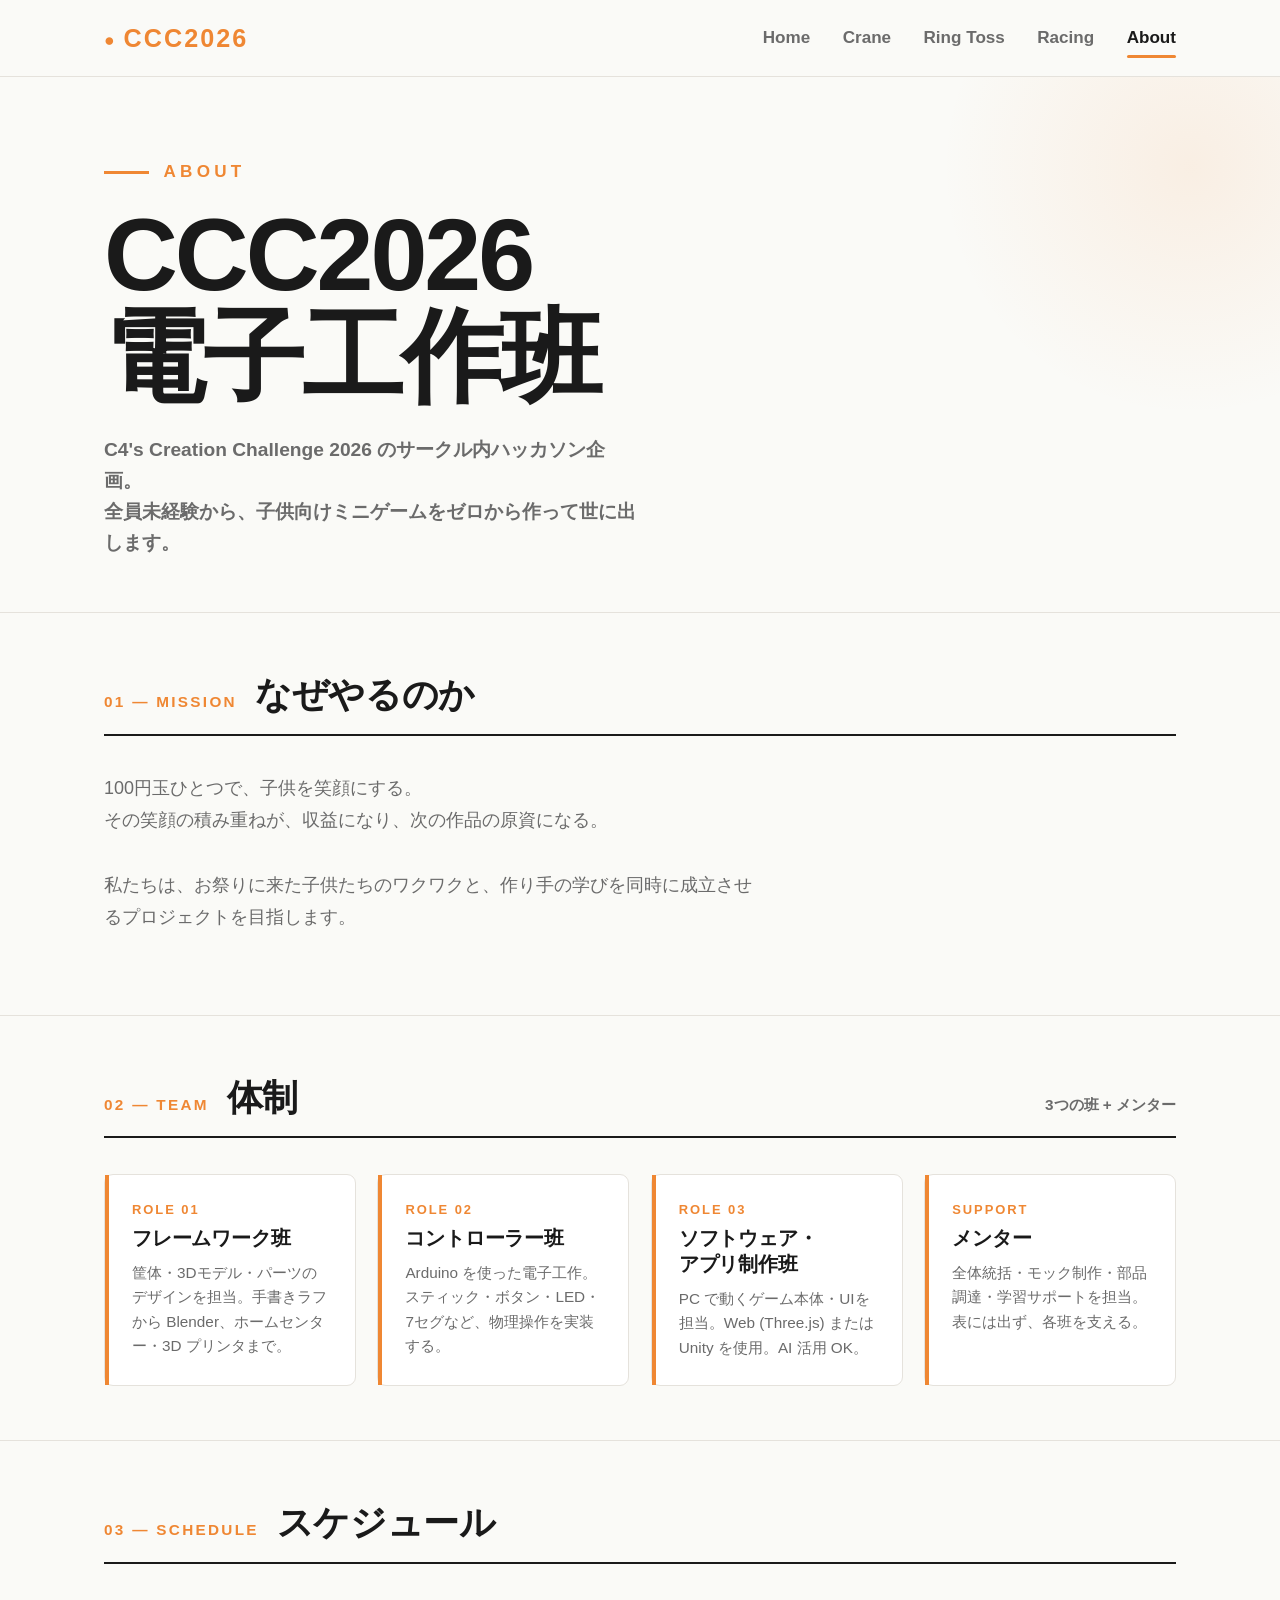
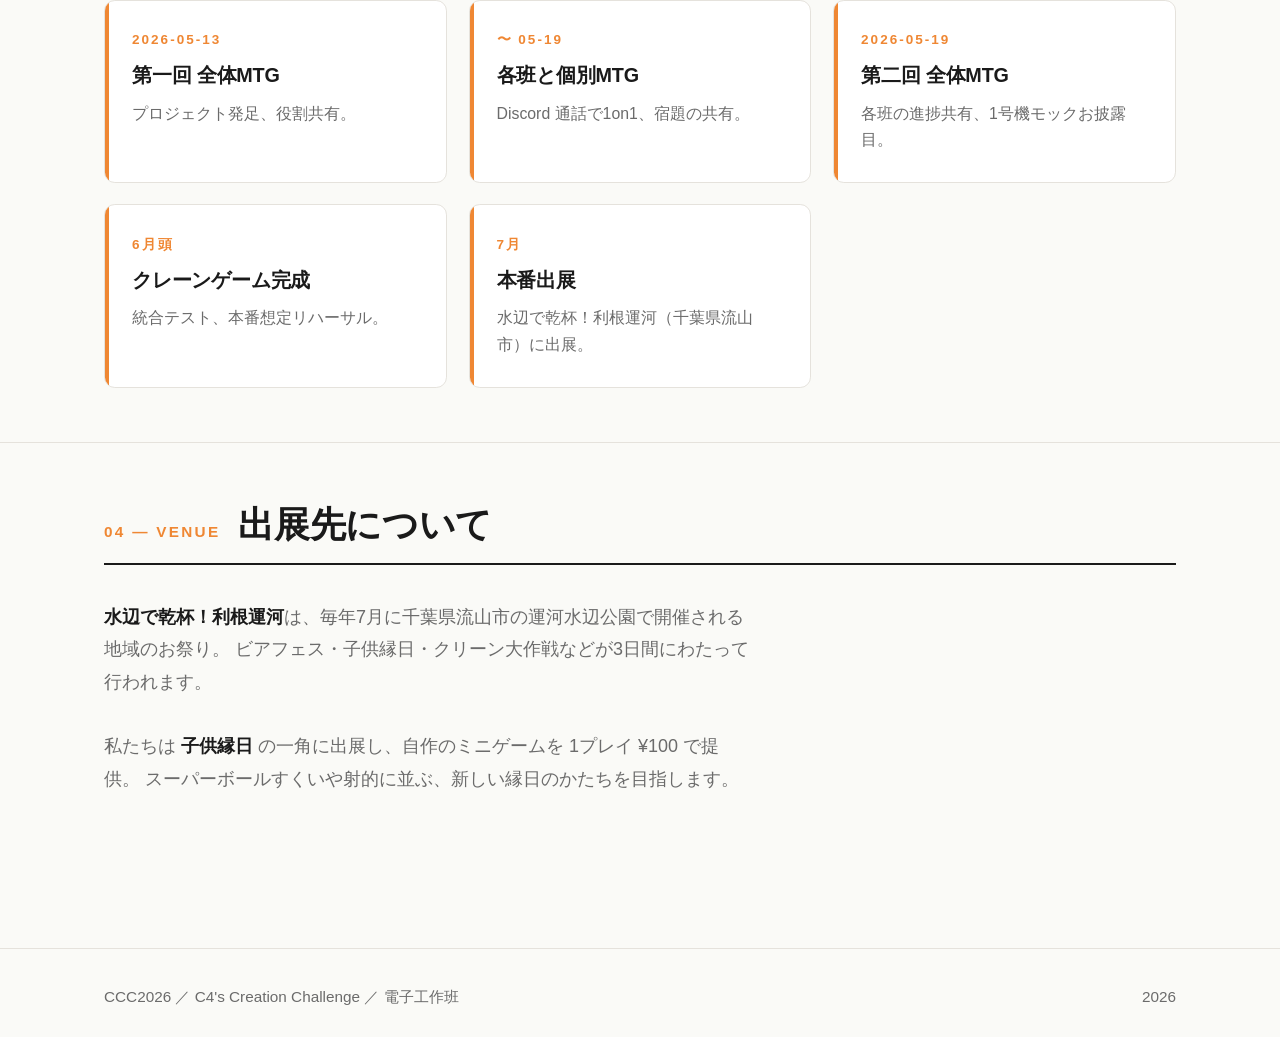
==== about.html @ 4788e628 "Initial release: CCC2026 電子工作班 site (Home, Crane, Ring Toss, Racing, About)" ====
<!DOCTYPE html>
<html lang="ja">
<head>
<meta charset="UTF-8">
<meta name="viewport" content="width=device-width, initial-scale=1, maximum-scale=1, user-scalable=no, viewport-fit=cover">
<title>About — CCC2026 電子工作班</title>
<link rel="icon" href="/assets/favicon.svg" type="image/svg+xml">
<link rel="stylesheet" href="/assets/style.css">
<meta name="description" content="CCC2026（C4's Creation Challenge 2026）電子工作班について。">
<meta name="theme-color" content="#EF8733">
</head>
<body>

<header class="site-header">
  <div class="container">
    <a class="logo" href="/">CCC2026</a>
    <nav class="nav">
      <a href="/">Home</a>
      <a href="/cranegame">Crane</a>
      <a href="/ringtoss">Ring Toss</a>
      <a href="/racing">Racing</a>
      <a href="/about" class="active">About</a>
    </nav>
  </div>
</header>

<main>
  <section class="hero">
    <div class="container">
      <div class="label">ABOUT</div>
      <h1>CCC2026<br>電子工作班</h1>
      <p class="tagline">
        C4's Creation Challenge 2026 のサークル内ハッカソン企画。<br>
        全員未経験から、子供向けミニゲームをゼロから作って世に出します。
      </p>
    </div>
  </section>

  <section class="section">
    <div class="container">
      <div class="section-title">
        <div class="num">01 — MISSION</div>
        <h2>なぜやるのか</h2>
      </div>
      <p class="lead">
        100円玉ひとつで、子供を笑顔にする。<br>
        その笑顔の積み重ねが、収益になり、次の作品の原資になる。<br><br>
        私たちは、お祭りに来た子供たちのワクワクと、作り手の学びを同時に成立させるプロジェクトを目指します。
      </p>
    </div>
  </section>

  <section class="section">
    <div class="container">
      <div class="section-title">
        <div class="num">02 — TEAM</div>
        <h2>体制</h2>
        <div class="sub">3つの班 + メンター</div>
      </div>
      <div class="roles-grid">
        <div class="role-card">
          <div class="label">ROLE 01</div>
          <h4>フレームワーク班</h4>
          <div class="body">筐体・3Dモデル・パーツのデザインを担当。手書きラフから Blender、ホームセンター・3D プリンタまで。</div>
        </div>
        <div class="role-card">
          <div class="label">ROLE 02</div>
          <h4>コントローラー班</h4>
          <div class="body">Arduino を使った電子工作。スティック・ボタン・LED・7セグなど、物理操作を実装する。</div>
        </div>
        <div class="role-card">
          <div class="label">ROLE 03</div>
          <h4>ソフトウェア・<br>アプリ制作班</h4>
          <div class="body">PC で動くゲーム本体・UIを担当。Web (Three.js) または Unity を使用。AI 活用 OK。</div>
        </div>
        <div class="role-card">
          <div class="label">SUPPORT</div>
          <h4>メンター</h4>
          <div class="body">全体統括・モック制作・部品調達・学習サポートを担当。表には出ず、各班を支える。</div>
        </div>
      </div>
    </div>
  </section>

  <section class="section">
    <div class="container">
      <div class="section-title">
        <div class="num">03 — SCHEDULE</div>
        <h2>スケジュール</h2>
      </div>
      <div class="spec-grid">
        <div class="spec-card">
          <div class="label">2026-05-13</div>
          <h4>第一回 全体MTG</h4>
          <div class="body">プロジェクト発足、役割共有。</div>
        </div>
        <div class="spec-card">
          <div class="label">〜 05-19</div>
          <h4>各班と個別MTG</h4>
          <div class="body">Discord 通話で1on1、宿題の共有。</div>
        </div>
        <div class="spec-card">
          <div class="label">2026-05-19</div>
          <h4>第二回 全体MTG</h4>
          <div class="body">各班の進捗共有、1号機モックお披露目。</div>
        </div>
        <div class="spec-card">
          <div class="label">6月頭</div>
          <h4>クレーンゲーム完成</h4>
          <div class="body">統合テスト、本番想定リハーサル。</div>
        </div>
        <div class="spec-card">
          <div class="label">7月</div>
          <h4>本番出展</h4>
          <div class="body">水辺で乾杯！利根運河（千葉県流山市）に出展。</div>
        </div>
      </div>
    </div>
  </section>

  <section class="section">
    <div class="container">
      <div class="section-title">
        <div class="num">04 — VENUE</div>
        <h2>出展先について</h2>
      </div>
      <p class="lead">
        <strong>水辺で乾杯！利根運河</strong>は、毎年7月に千葉県流山市の運河水辺公園で開催される地域のお祭り。
        ビアフェス・子供縁日・クリーン大作戦などが3日間にわたって行われます。<br><br>
        私たちは <strong>子供縁日</strong> の一角に出展し、自作のミニゲームを 1プレイ ¥100 で提供。
        スーパーボールすくいや射的に並ぶ、新しい縁日のかたちを目指します。
      </p>
    </div>
  </section>
</main>

<footer class="site-footer">
  <div class="container">
    <div>CCC2026 ／ C4's Creation Challenge ／ 電子工作班</div>
    <div>2026</div>
  </div>
</footer>

</body>
</html>
---- assets/style.css ----
/* =========================================
   CCC2026 電子工作班 – Shared Styles
   ========================================= */

:root {
  --accent: #EF8733;
  --accent-soft: rgba(239, 135, 51, 0.12);
  --accent-deep: #d96f1a;
  --ink: #1a1a1a;
  --sub: #6b6b6b;
  --bg: #fafaf7;
  --line: #e5e2dc;
  --card-bg: #ffffff;
}

* { margin: 0; padding: 0; box-sizing: border-box; }

html { font-size: 18px; scroll-behavior: smooth; }

body {
  font-family: "Hiragino Kaku Gothic ProN", "Yu Gothic", "Noto Sans JP", sans-serif;
  color: var(--ink);
  background: var(--bg);
  -webkit-font-smoothing: antialiased;
  line-height: 1.6;
}

a { color: inherit; text-decoration: none; }
strong { font-weight: 800; color: var(--ink); }

/* ============== Layout ============== */
.container {
  max-width: 1200px;
  margin: 0 auto;
  padding: 0 5vw;
}

/* ============== Header / Nav ============== */
.site-header {
  position: sticky;
  top: 0;
  background: rgba(250, 250, 247, 0.92);
  backdrop-filter: blur(10px);
  -webkit-backdrop-filter: blur(10px);
  border-bottom: 1px solid var(--line);
  z-index: 50;
}

.site-header .container {
  display: flex;
  align-items: center;
  justify-content: space-between;
  padding-top: 1rem;
  padding-bottom: 1rem;
}

.logo {
  font-weight: 900;
  font-size: 1.4rem;
  letter-spacing: 0.08em;
  color: var(--accent);
}

.logo::before {
  content: "● ";
  font-size: 0.7em;
  vertical-align: middle;
}

.nav {
  display: flex;
  gap: 1.8rem;
}

.nav a {
  font-size: 0.95rem;
  font-weight: 700;
  color: var(--sub);
  transition: color 0.2s;
  position: relative;
}

.nav a:hover { color: var(--ink); }

.nav a.active {
  color: var(--ink);
}
.nav a.active::after {
  content: "";
  position: absolute;
  bottom: -0.35rem;
  left: 0; right: 0;
  height: 3px;
  background: var(--accent);
  border-radius: 2px;
}

/* ============== Hero ============== */
.hero {
  padding: 9vh 0 6vh;
  position: relative;
  overflow: hidden;
}

.hero::before {
  content: "";
  position: absolute;
  top: -20vh; right: -20vh;
  width: 60vh; height: 60vh;
  background: radial-gradient(circle, var(--accent) 0%, transparent 65%);
  opacity: 0.10;
  pointer-events: none;
  z-index: -1;
}

.hero .label {
  font-size: 0.95rem;
  font-weight: 800;
  color: var(--accent);
  letter-spacing: 0.25em;
  margin-bottom: 1rem;
}
.hero .label::before {
  content: "";
  display: inline-block;
  width: 2.5rem; height: 3px;
  background: var(--accent);
  margin-right: 0.8rem;
  vertical-align: middle;
}

.hero h1 {
  font-size: clamp(2.8rem, 8vw, 7rem);
  font-weight: 900;
  line-height: 1.0;
  letter-spacing: -0.03em;
  margin-bottom: 1.5rem;
}

.hero .tagline {
  font-size: clamp(1.05rem, 1.5vw, 1.5rem);
  color: var(--sub);
  font-weight: 600;
  line-height: 1.6;
  max-width: 50ch;
}

.hero-with-art {
  display: grid;
  grid-template-columns: 1.3fr 1fr;
  gap: 4vw;
  align-items: center;
}

@media (max-width: 720px) {
  .hero-with-art { grid-template-columns: 1fr; }
}

/* ============== Section ============== */
.section {
  padding: 6vh 0;
  border-top: 1px solid var(--line);
}

.section-title {
  display: flex;
  align-items: baseline;
  gap: 1rem;
  margin-bottom: 4vh;
  padding-bottom: 1vh;
  border-bottom: 2px solid var(--ink);
  flex-wrap: wrap;
}

.section-title .num {
  font-size: 0.85rem;
  font-weight: 900;
  color: var(--accent);
  letter-spacing: 0.15em;
}

.section-title h2 {
  font-size: clamp(1.6rem, 2.8vw, 2.4rem);
  font-weight: 900;
  letter-spacing: -0.01em;
}

.section-title .sub {
  margin-left: auto;
  color: var(--sub);
  font-size: 0.85rem;
  font-weight: 600;
}

.section .lead {
  font-size: clamp(1rem, 1.2vw, 1.2rem);
  color: var(--sub);
  line-height: 1.8;
  max-width: 65ch;
  margin-bottom: 3vh;
}

/* ============== Game Cards (Home) ============== */
.games-grid {
  display: grid;
  grid-template-columns: repeat(auto-fit, minmax(280px, 1fr));
  gap: 1.6rem;
}

.game-card {
  background: var(--card-bg);
  border: 1.5px solid var(--line);
  border-radius: 0.8rem;
  padding: 2.5rem 2rem;
  display: flex;
  flex-direction: column;
  gap: 0.6rem;
  position: relative;
  overflow: hidden;
  transition: transform 0.2s, border-color 0.2s, box-shadow 0.2s;
  min-height: 280px;
}

.game-card:hover {
  transform: translateY(-4px);
  border-color: var(--accent);
  box-shadow: 0 12px 28px rgba(239, 135, 51, 0.14);
}

.game-card.featured {
  background: var(--ink);
  color: white;
  border-color: var(--ink);
}

.game-card.featured::before {
  content: "";
  position: absolute;
  top: -30%; right: -30%;
  width: 60%; height: 60%;
  background: radial-gradient(circle, var(--accent) 0%, transparent 70%);
  opacity: 0.4;
  pointer-events: none;
}

.game-card .num {
  font-size: 0.78rem;
  font-weight: 800;
  color: var(--accent);
  letter-spacing: 0.18em;
  z-index: 1;
}

.game-card h3 {
  font-size: 1.7rem;
  font-weight: 900;
  line-height: 1.1;
  letter-spacing: -0.02em;
  z-index: 1;
}

.game-card .desc {
  font-size: 0.92rem;
  color: var(--sub);
  line-height: 1.6;
  z-index: 1;
}

.game-card.featured .desc { color: rgba(255,255,255,0.78); }

.game-card .status {
  margin-top: auto;
  padding-top: 1rem;
  font-size: 0.75rem;
  font-weight: 800;
  letter-spacing: 0.15em;
  color: var(--sub);
  z-index: 1;
}

.game-card .status.active { color: var(--accent); }

.game-card .link {
  margin-top: 0.6rem;
  font-size: 0.9rem;
  font-weight: 800;
  color: var(--accent);
  z-index: 1;
}
.game-card .link::after { content: " →"; }
.game-card.featured .link { color: white; }

/* ============== Spec Cards ============== */
.spec-grid {
  display: grid;
  grid-template-columns: repeat(auto-fit, minmax(260px, 1fr));
  gap: 1.2rem;
}

.spec-card {
  background: var(--card-bg);
  border: 1.5px solid var(--line);
  border-radius: 0.6rem;
  padding: 1.6rem 1.5rem;
  display: flex;
  flex-direction: column;
  gap: 0.5rem;
  position: relative;
  overflow: hidden;
}

.spec-card::before {
  content: "";
  position: absolute;
  top: 0; left: 0;
  width: 4px; height: 100%;
  background: var(--accent);
}

.spec-card .label {
  font-size: 0.75rem;
  font-weight: 800;
  color: var(--accent);
  letter-spacing: 0.15em;
}

.spec-card h4 {
  font-size: 1.1rem;
  font-weight: 900;
  letter-spacing: -0.01em;
}

.spec-card .body {
  font-size: 0.88rem;
  line-height: 1.65;
  color: var(--sub);
}

.spec-card .body ul {
  list-style: none;
  padding: 0;
}

.spec-card .body ul li {
  padding-left: 1em;
  position: relative;
  margin-bottom: 0.2em;
}

.spec-card .body ul li::before {
  content: "—";
  position: absolute;
  left: 0;
  color: var(--accent);
  font-weight: 800;
}

/* ============== Task Board (Lego-style STEPs) ============== */
.task-board {
  display: flex;
  flex-direction: column;
  gap: 1rem;
}

.task-step {
  display: grid;
  grid-template-columns: auto 1fr;
  gap: 1.5rem;
  align-items: start;
  background: var(--card-bg);
  border: 1.5px solid var(--line);
  border-radius: 0.6rem;
  padding: 1.4rem 1.8rem;
  position: relative;
}

.task-step .step-num {
  font-size: 2.3rem;
  font-weight: 900;
  color: var(--accent);
  line-height: 0.85;
  letter-spacing: -0.04em;
  min-width: 3rem;
}

.task-step .step-content {
  display: flex;
  flex-direction: column;
  gap: 0.3rem;
}

.task-step h4 {
  font-size: 1.15rem;
  font-weight: 900;
  letter-spacing: -0.01em;
}

.task-step .meta {
  display: flex;
  gap: 0.5rem;
  margin-top: 0.2rem;
  flex-wrap: wrap;
}

.task-step .badge {
  display: inline-block;
  padding: 0.2rem 0.6rem;
  background: var(--accent-soft);
  color: var(--accent-deep);
  font-size: 0.72rem;
  font-weight: 800;
  border-radius: 0.3rem;
  letter-spacing: 0.05em;
}

.task-step .badge.ink {
  background: var(--ink);
  color: white;
}

.task-step .body {
  font-size: 0.9rem;
  line-height: 1.6;
  color: var(--sub);
  margin-top: 0.2rem;
}

.task-step .body ul {
  padding-left: 1.2em;
  margin-top: 0.3rem;
}

.task-step .body li {
  margin-bottom: 0.2rem;
}

/* ============== Roles grid ============== */
.roles-grid {
  display: grid;
  grid-template-columns: repeat(auto-fit, minmax(220px, 1fr));
  gap: 1.2rem;
}

.role-card {
  background: var(--card-bg);
  border: 1.5px solid var(--line);
  border-radius: 0.5rem;
  padding: 1.4rem 1.5rem;
  position: relative;
}

.role-card::before {
  content: "";
  position: absolute;
  top: 0; left: 0;
  width: 4px; height: 100%;
  background: var(--accent);
}

.role-card .label {
  font-size: 0.72rem;
  font-weight: 800;
  color: var(--accent);
  letter-spacing: 0.15em;
}

.role-card h4 {
  font-size: 1.1rem;
  font-weight: 900;
  margin: 0.3rem 0 0.5rem;
  letter-spacing: -0.01em;
  line-height: 1.3;
}

.role-card .body {
  font-size: 0.85rem;
  color: var(--sub);
  line-height: 1.6;
}

/* ============== CTA / Pill ============== */
.cta {
  display: inline-block;
  padding: 0.9rem 2rem;
  background: var(--ink);
  color: white;
  border-radius: 0.4rem;
  font-size: 1rem;
  font-weight: 800;
  margin-top: 1.5rem;
  transition: background 0.2s, transform 0.2s;
  letter-spacing: 0.02em;
}
.cta:hover { background: var(--accent); transform: translateY(-2px); }
.cta.accent { background: var(--accent); }
.cta.accent:hover { background: var(--accent-deep); }

.pill {
  display: inline-block;
  padding: 0.3rem 0.8rem;
  background: var(--ink);
  color: white;
  border-radius: 2rem;
  font-size: 0.8rem;
  font-weight: 700;
  letter-spacing: 0.05em;
  margin-right: 0.4rem;
}
.pill.accent { background: var(--accent); }

/* ============== Footer ============== */
.site-footer {
  margin-top: 8vh;
  padding: 4vh 0 3vh;
  border-top: 1px solid var(--line);
  color: var(--sub);
  font-size: 0.85rem;
}

.site-footer .container {
  display: flex;
  justify-content: space-between;
  align-items: center;
  flex-wrap: wrap;
  gap: 1rem;
}

/* ============== WIP placeholder ============== */
.wip {
  text-align: center;
  padding: 14vh 0 8vh;
}

.wip .label {
  font-size: 0.9rem;
  font-weight: 800;
  color: var(--accent);
  letter-spacing: 0.3em;
  margin-bottom: 1.5rem;
}

.wip h2 {
  font-size: clamp(2.5rem, 6vw, 4.5rem);
  font-weight: 900;
  color: var(--ink);
  letter-spacing: -0.03em;
  margin-bottom: 1.5rem;
  line-height: 1.05;
}

.wip p {
  font-size: 1.05rem;
  color: var(--sub);
  max-width: 50ch;
  margin: 0 auto;
  line-height: 1.7;
}

/* ============== Crane SVG visual ============== */
.crane-wrap {
  width: 100%;
  max-width: 360px;
  aspect-ratio: 1;
  position: relative;
  margin: 0 auto;
}
.crane-svg { width: 100%; height: 100%; display: block; }
.claw-group {
  transform-origin: 150px 60px;
  animation: bob 2.8s ease-in-out infinite;
}
@keyframes bob {
  0%, 100% { transform: translateY(0); }
  50% { transform: translateY(14px); }
}
.badge-100 {
  position: absolute;
  top: 6%;
  left: 0%;
  background: var(--accent);
  color: white;
  font-weight: 900;
  font-size: 0.95rem;
  padding: 0.4rem 0.8rem;
  border-radius: 999px;
  transform: rotate(-12deg);
  box-shadow: 0 6px 0 rgba(0,0,0,0.10);
}

/* ============== Responsive ============== */
@media (max-width: 720px) {
  html { font-size: 16px; }
  .nav { gap: 1rem; }
  .nav a { font-size: 0.82rem; }
  .hero { padding: 5vh 0 4vh; }
  .section { padding: 4vh 0; }
  .site-header .container { padding-top: 0.8rem; padding-bottom: 0.8rem; }
  .task-step { grid-template-columns: 1fr; gap: 0.5rem; padding: 1.2rem 1.4rem; }
  .task-step .step-num { font-size: 1.8rem; }
}
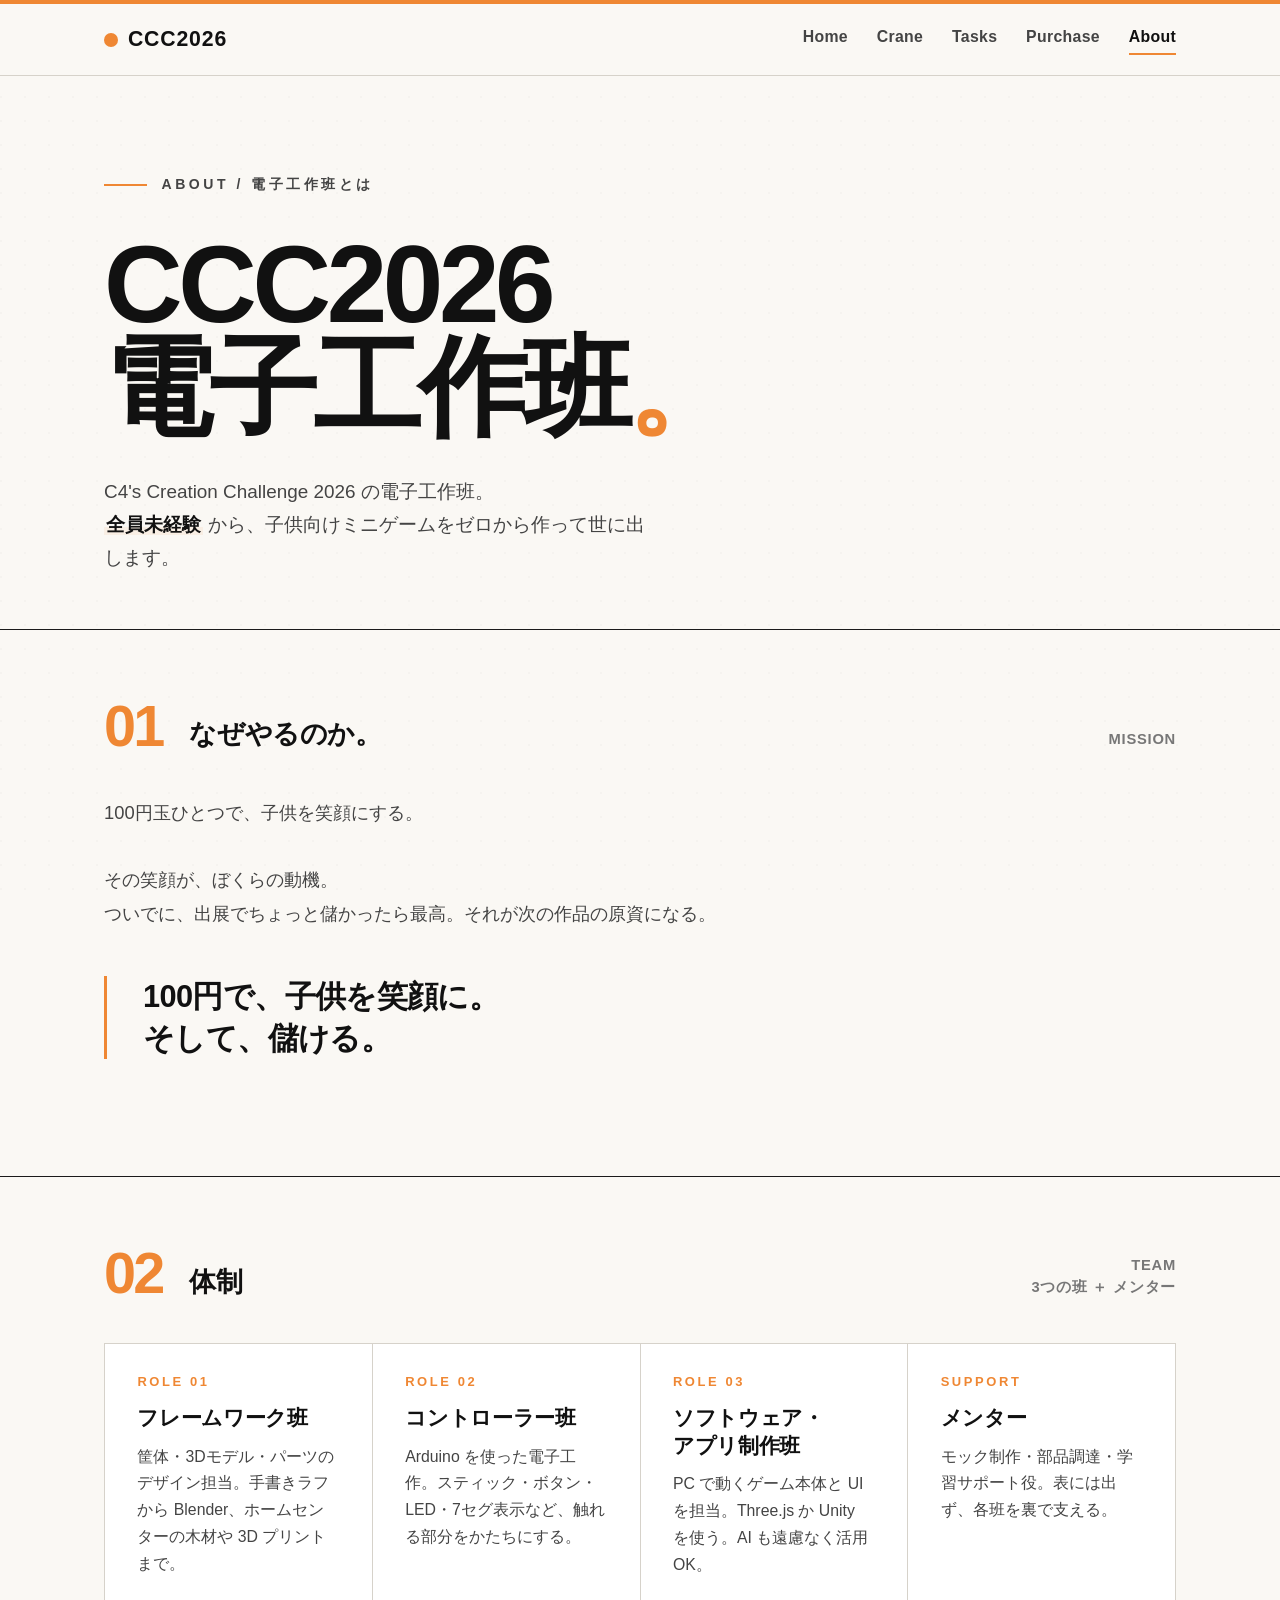
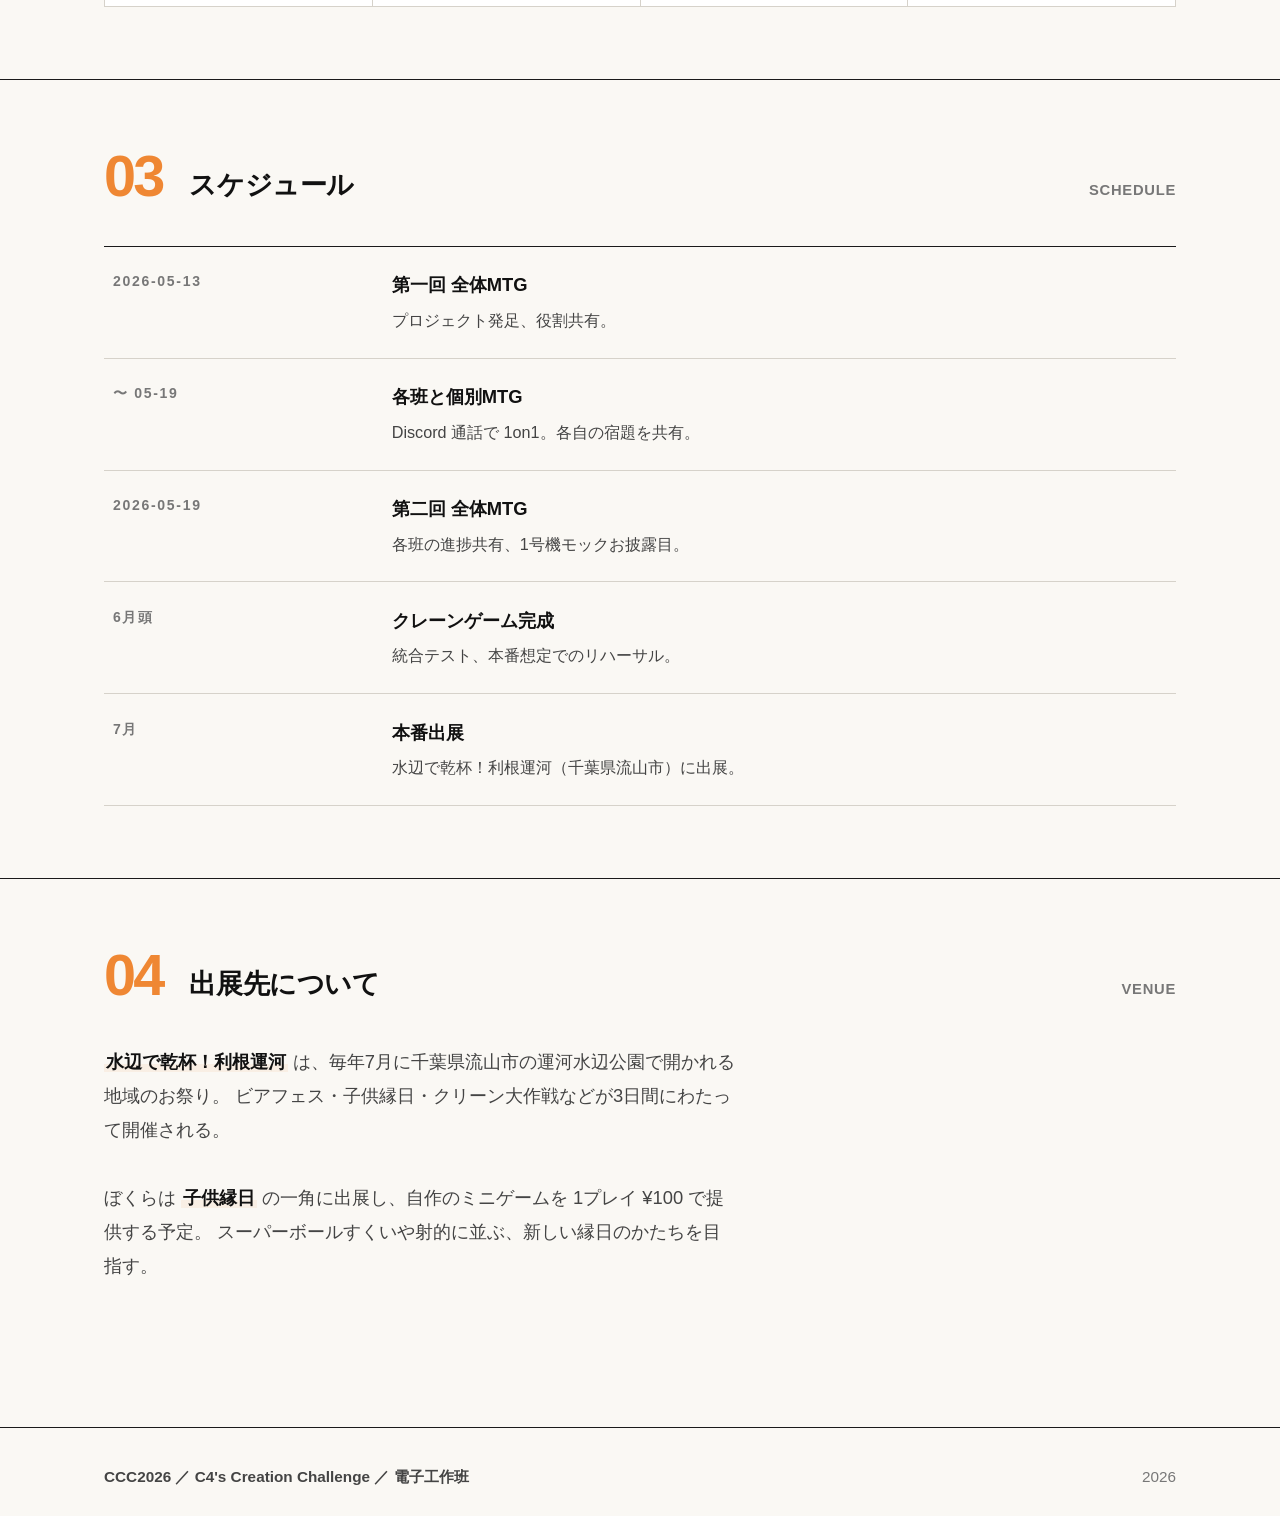
==== commit 9751dee0: "Editorial redesign + add Tasks & Purchase pages - Redesign CSS to editorial / magazine style (no car" ====
--- a/about.html
+++ b/about.html
@@ -10,15 +10,16 @@
 <meta name="theme-color" content="#EF8733">
 </head>
 <body>
+<div class="top-bar"></div>
 
 <header class="site-header">
   <div class="container">
-    <a class="logo" href="/">CCC2026</a>
+    <a class="logo" href="/"><span class="mark"></span><span>CCC2026</span></a>
     <nav class="nav">
       <a href="/">Home</a>
       <a href="/cranegame">Crane</a>
-      <a href="/ringtoss">Ring Toss</a>
-      <a href="/racing">Racing</a>
+      <a href="/tasks">Tasks</a>
+      <a href="/purchase">Purchase</a>
       <a href="/about" class="active">About</a>
     </nav>
   </div>
@@ -27,56 +28,59 @@
 <main>
   <section class="hero">
     <div class="container">
-      <div class="label">ABOUT</div>
-      <h1>CCC2026<br>電子工作班</h1>
-      <p class="tagline">
-        C4's Creation Challenge 2026 のサークル内ハッカソン企画。<br>
-        全員未経験から、子供向けミニゲームをゼロから作って世に出します。
+      <div class="issue">About / 電子工作班とは</div>
+      <h1>CCC2026<br>電子工作班<span class="accent">。</span></h1>
+      <p class="lead">
+        C4's Creation Challenge 2026 の電子工作班。<br>
+        <span class="mark">全員未経験</span> から、子供向けミニゲームをゼロから作って世に出します。
       </p>
     </div>
   </section>
 
   <section class="section">
     <div class="container">
-      <div class="section-title">
-        <div class="num">01 — MISSION</div>
-        <h2>なぜやるのか</h2>
+      <div class="section-header">
+        <div class="num">01</div>
+        <h2>なぜやるのか。</h2>
+        <div class="sub">MISSION</div>
       </div>
       <p class="lead">
-        100円玉ひとつで、子供を笑顔にする。<br>
-        その笑顔の積み重ねが、収益になり、次の作品の原資になる。<br><br>
-        私たちは、お祭りに来た子供たちのワクワクと、作り手の学びを同時に成立させるプロジェクトを目指します。
+        100円玉ひとつで、子供を笑顔にする。<br><br>
+        その笑顔が、ぼくらの動機。<br>
+        ついでに、出展でちょっと儲かったら最高。それが次の作品の原資になる。
       </p>
+      <div class="pullquote">100円で、子供を笑顔に。<br>そして、儲ける。</div>
     </div>
   </section>
 
   <section class="section">
     <div class="container">
-      <div class="section-title">
-        <div class="num">02 — TEAM</div>
+      <div class="section-header">
+        <div class="num">02</div>
         <h2>体制</h2>
-        <div class="sub">3つの班 + メンター</div>
+        <div class="sub">TEAM<br>3つの班 ＋ メンター</div>
       </div>
-      <div class="roles-grid">
-        <div class="role-card">
-          <div class="label">ROLE 01</div>
+
+      <div class="roles-list">
+        <div class="role-item">
+          <div class="num">ROLE 01</div>
           <h4>フレームワーク班</h4>
-          <div class="body">筐体・3Dモデル・パーツのデザインを担当。手書きラフから Blender、ホームセンター・3D プリンタまで。</div>
+          <p class="body">筐体・3Dモデル・パーツのデザイン担当。手書きラフから Blender、ホームセンターの木材や 3D プリントまで。</p>
         </div>
-        <div class="role-card">
-          <div class="label">ROLE 02</div>
+        <div class="role-item">
+          <div class="num">ROLE 02</div>
           <h4>コントローラー班</h4>
-          <div class="body">Arduino を使った電子工作。スティック・ボタン・LED・7セグなど、物理操作を実装する。</div>
+          <p class="body">Arduino を使った電子工作。スティック・ボタン・LED・7セグ表示など、触れる部分をかたちにする。</p>
         </div>
-        <div class="role-card">
-          <div class="label">ROLE 03</div>
+        <div class="role-item">
+          <div class="num">ROLE 03</div>
           <h4>ソフトウェア・<br>アプリ制作班</h4>
-          <div class="body">PC で動くゲーム本体・UIを担当。Web (Three.js) または Unity を使用。AI 活用 OK。</div>
+          <p class="body">PC で動くゲーム本体と UI を担当。Three.js か Unity を使う。AI も遠慮なく活用OK。</p>
         </div>
-        <div class="role-card">
-          <div class="label">SUPPORT</div>
+        <div class="role-item">
+          <div class="num">SUPPORT</div>
           <h4>メンター</h4>
-          <div class="body">全体統括・モック制作・部品調達・学習サポートを担当。表には出ず、各班を支える。</div>
+          <p class="body">モック制作・部品調達・学習サポート役。表には出ず、各班を裏で支える。</p>
         </div>
       </div>
     </div>
@@ -84,51 +88,48 @@
 
   <section class="section">
     <div class="container">
-      <div class="section-title">
-        <div class="num">03 — SCHEDULE</div>
+      <div class="section-header">
+        <div class="num">03</div>
         <h2>スケジュール</h2>
+        <div class="sub">SCHEDULE</div>
       </div>
-      <div class="spec-grid">
-        <div class="spec-card">
-          <div class="label">2026-05-13</div>
-          <h4>第一回 全体MTG</h4>
-          <div class="body">プロジェクト発足、役割共有。</div>
-        </div>
-        <div class="spec-card">
-          <div class="label">〜 05-19</div>
-          <h4>各班と個別MTG</h4>
-          <div class="body">Discord 通話で1on1、宿題の共有。</div>
-        </div>
-        <div class="spec-card">
-          <div class="label">2026-05-19</div>
-          <h4>第二回 全体MTG</h4>
-          <div class="body">各班の進捗共有、1号機モックお披露目。</div>
-        </div>
-        <div class="spec-card">
-          <div class="label">6月頭</div>
-          <h4>クレーンゲーム完成</h4>
-          <div class="body">統合テスト、本番想定リハーサル。</div>
-        </div>
-        <div class="spec-card">
-          <div class="label">7月</div>
-          <h4>本番出展</h4>
-          <div class="body">水辺で乾杯！利根運河（千葉県流山市）に出展。</div>
-        </div>
-      </div>
+      <table class="spec-table">
+        <tr>
+          <th>2026-05-13</th>
+          <td>第一回 全体MTG<div class="body">プロジェクト発足、役割共有。</div></td>
+        </tr>
+        <tr>
+          <th>〜 05-19</th>
+          <td>各班と個別MTG<div class="body">Discord 通話で 1on1。各自の宿題を共有。</div></td>
+        </tr>
+        <tr>
+          <th>2026-05-19</th>
+          <td>第二回 全体MTG<div class="body">各班の進捗共有、1号機モックお披露目。</div></td>
+        </tr>
+        <tr>
+          <th>6月頭</th>
+          <td>クレーンゲーム完成<div class="body">統合テスト、本番想定でのリハーサル。</div></td>
+        </tr>
+        <tr>
+          <th>7月</th>
+          <td>本番出展<div class="body">水辺で乾杯！利根運河（千葉県流山市）に出展。</div></td>
+        </tr>
+      </table>
     </div>
   </section>
 
   <section class="section">
     <div class="container">
-      <div class="section-title">
-        <div class="num">04 — VENUE</div>
+      <div class="section-header">
+        <div class="num">04</div>
         <h2>出展先について</h2>
+        <div class="sub">VENUE</div>
       </div>
       <p class="lead">
-        <strong>水辺で乾杯！利根運河</strong>は、毎年7月に千葉県流山市の運河水辺公園で開催される地域のお祭り。
-        ビアフェス・子供縁日・クリーン大作戦などが3日間にわたって行われます。<br><br>
-        私たちは <strong>子供縁日</strong> の一角に出展し、自作のミニゲームを 1プレイ ¥100 で提供。
-        スーパーボールすくいや射的に並ぶ、新しい縁日のかたちを目指します。
+        <strong>水辺で乾杯！利根運河</strong> は、毎年7月に千葉県流山市の運河水辺公園で開かれる地域のお祭り。
+        ビアフェス・子供縁日・クリーン大作戦などが3日間にわたって開催される。<br><br>
+        ぼくらは <strong>子供縁日</strong> の一角に出展し、自作のミニゲームを 1プレイ ¥100 で提供する予定。
+        スーパーボールすくいや射的に並ぶ、新しい縁日のかたちを目指す。
       </p>
     </div>
   </section>
@@ -136,7 +137,7 @@
 
 <footer class="site-footer">
   <div class="container">
-    <div>CCC2026 ／ C4's Creation Challenge ／ 電子工作班</div>
+    <div class="credits">CCC2026 ／ C4's Creation Challenge ／ 電子工作班</div>
     <div>2026</div>
   </div>
 </footer>
--- a/assets/style.css
+++ b/assets/style.css
@@ -1,47 +1,77 @@
 /* =========================================
-   CCC2026 電子工作班 – Shared Styles
+   CCC2026 電子工作班 — Editorial Styles
    ========================================= */
 
 :root {
   --accent: #EF8733;
-  --accent-soft: rgba(239, 135, 51, 0.12);
-  --accent-deep: #d96f1a;
-  --ink: #1a1a1a;
-  --sub: #6b6b6b;
-  --bg: #fafaf7;
-  --line: #e5e2dc;
-  --card-bg: #ffffff;
+  --accent-soft: rgba(239, 135, 51, 0.08);
+  --accent-deep: #c25d1a;
+  --ink: #111111;
+  --ink-soft: #444444;
+  --sub: #777777;
+  --bg: #faf8f4;
+  --bg-card: #ffffff;
+  --line: #d6d2ca;
+  --rule: #1a1a1a;
+  --done: #2c9c4a;
 }
 
 * { margin: 0; padding: 0; box-sizing: border-box; }
 
-html { font-size: 18px; scroll-behavior: smooth; }
+html {
+  font-size: 18px;
+  scroll-behavior: smooth;
+  -webkit-text-size-adjust: 100%;
+}
 
 body {
-  font-family: "Hiragino Kaku Gothic ProN", "Yu Gothic", "Noto Sans JP", sans-serif;
+  font-family: "Hiragino Kaku Gothic ProN", "Yu Gothic", "Noto Sans JP", -apple-system, BlinkMacSystemFont, sans-serif;
   color: var(--ink);
   background: var(--bg);
   -webkit-font-smoothing: antialiased;
-  line-height: 1.6;
+  -moz-osx-font-smoothing: grayscale;
+  line-height: 1.65;
+  font-feature-settings: "palt";
+  min-height: 100vh;
 }
 
 a { color: inherit; text-decoration: none; }
-strong { font-weight: 800; color: var(--ink); }
-
-/* ============== Layout ============== */
+strong { font-weight: 700; color: var(--ink); }
+em { font-style: italic; }
+
+/* subtle paper grain */
+body::before {
+  content: "";
+  position: fixed;
+  inset: 0;
+  background-image: radial-gradient(circle at 1px 1px, rgba(0,0,0,0.018) 1px, transparent 0);
+  background-size: 24px 24px;
+  pointer-events: none;
+  z-index: -1;
+}
+
+/* ============== Top accent bar ============== */
+.top-bar {
+  height: 4px;
+  background: var(--accent);
+}
+
+/* ============== Container ============== */
 .container {
   max-width: 1200px;
   margin: 0 auto;
   padding: 0 5vw;
 }
 
-/* ============== Header / Nav ============== */
+.container.narrow { max-width: 900px; }
+
+/* ============== Site header / Nav ============== */
 .site-header {
   position: sticky;
   top: 0;
-  background: rgba(250, 250, 247, 0.92);
-  backdrop-filter: blur(10px);
-  -webkit-backdrop-filter: blur(10px);
+  background: rgba(250, 248, 244, 0.94);
+  backdrop-filter: blur(12px);
+  -webkit-backdrop-filter: blur(12px);
   border-bottom: 1px solid var(--line);
   z-index: 50;
 }
@@ -52,330 +82,394 @@
   justify-content: space-between;
   padding-top: 1rem;
   padding-bottom: 1rem;
+  gap: 1rem;
 }
 
 .logo {
-  font-weight: 900;
-  font-size: 1.4rem;
-  letter-spacing: 0.08em;
-  color: var(--accent);
-}
-
-.logo::before {
-  content: "● ";
-  font-size: 0.7em;
-  vertical-align: middle;
+  display: inline-flex;
+  align-items: center;
+  gap: 0.55rem;
+  font-weight: 900;
+  font-size: 1.18rem;
+  letter-spacing: 0.04em;
+  color: var(--ink);
+  white-space: nowrap;
+}
+
+.logo .mark {
+  width: 14px;
+  height: 14px;
+  background: var(--accent);
+  border-radius: 50%;
+  display: inline-block;
 }
 
 .nav {
   display: flex;
-  gap: 1.8rem;
+  gap: 1.6rem;
+  font-size: 0.88rem;
+  flex-wrap: wrap;
+  justify-content: flex-end;
 }
 
 .nav a {
-  font-size: 0.95rem;
-  font-weight: 700;
-  color: var(--sub);
-  transition: color 0.2s;
-  position: relative;
+  color: var(--ink-soft);
+  font-weight: 600;
+  letter-spacing: 0.02em;
+  transition: color 0.15s;
+  padding-bottom: 0.15rem;
+  border-bottom: 2px solid transparent;
 }
 
 .nav a:hover { color: var(--ink); }
 
 .nav a.active {
   color: var(--ink);
-}
-.nav a.active::after {
-  content: "";
-  position: absolute;
-  bottom: -0.35rem;
-  left: 0; right: 0;
-  height: 3px;
-  background: var(--accent);
-  border-radius: 2px;
+  border-bottom-color: var(--accent);
 }
 
 /* ============== Hero ============== */
 .hero {
-  padding: 9vh 0 6vh;
+  padding: 10vh 0 6vh;
   position: relative;
-  overflow: hidden;
-}
-
-.hero::before {
-  content: "";
-  position: absolute;
-  top: -20vh; right: -20vh;
-  width: 60vh; height: 60vh;
-  background: radial-gradient(circle, var(--accent) 0%, transparent 65%);
-  opacity: 0.10;
-  pointer-events: none;
-  z-index: -1;
-}
-
-.hero .label {
-  font-size: 0.95rem;
-  font-weight: 800;
-  color: var(--accent);
+}
+
+.hero .issue {
+  display: inline-flex;
+  align-items: center;
+  gap: 0.8rem;
+  font-size: 0.78rem;
+  font-weight: 800;
+  color: var(--ink-soft);
   letter-spacing: 0.25em;
-  margin-bottom: 1rem;
-}
-.hero .label::before {
+  margin-bottom: 2rem;
+  text-transform: uppercase;
+}
+
+.hero .issue::before {
   content: "";
   display: inline-block;
-  width: 2.5rem; height: 3px;
+  width: 2.4rem;
+  height: 2px;
   background: var(--accent);
-  margin-right: 0.8rem;
-  vertical-align: middle;
 }
 
 .hero h1 {
-  font-size: clamp(2.8rem, 8vw, 7rem);
-  font-weight: 900;
-  line-height: 1.0;
-  letter-spacing: -0.03em;
-  margin-bottom: 1.5rem;
-}
-
-.hero .tagline {
-  font-size: clamp(1.05rem, 1.5vw, 1.5rem);
-  color: var(--sub);
-  font-weight: 600;
-  line-height: 1.6;
-  max-width: 50ch;
+  font-size: clamp(2.8rem, 8.5vw, 7.5rem);
+  font-weight: 900;
+  line-height: 0.95;
+  letter-spacing: -0.04em;
+  margin-bottom: 2rem;
+  max-width: 14ch;
+}
+
+.hero h1 .accent { color: var(--accent); }
+
+.hero .lead {
+  font-size: clamp(1.05rem, 1.4vw, 1.35rem);
+  color: var(--ink-soft);
+  font-weight: 500;
+  line-height: 1.75;
+  max-width: 52ch;
+}
+
+.hero .lead em,
+.hero .lead .mark {
+  background: linear-gradient(transparent 60%, var(--accent-soft) 60%);
+  font-style: normal;
+  padding: 0 0.1em;
+  font-weight: 700;
+  color: var(--ink);
 }
 
 .hero-with-art {
   display: grid;
-  grid-template-columns: 1.3fr 1fr;
-  gap: 4vw;
+  grid-template-columns: 1.35fr 1fr;
+  gap: 5vw;
   align-items: center;
 }
 
+@media (max-width: 760px) {
+  .hero-with-art { grid-template-columns: 1fr; gap: 4vh; }
+  .hero { padding: 5vh 0 3vh; }
+}
+
+/* ============== Section (editorial) ============== */
+.section {
+  padding: 8vh 0;
+  border-top: 1px solid var(--rule);
+}
+
+.section-header {
+  display: grid;
+  grid-template-columns: auto 1fr auto;
+  align-items: end;
+  gap: 1.5rem;
+  margin-bottom: 5vh;
+}
+
+.section-header .num {
+  font-size: clamp(2.4rem, 4.5vw, 4rem);
+  font-weight: 900;
+  color: var(--accent);
+  line-height: 0.85;
+  letter-spacing: -0.05em;
+  white-space: nowrap;
+}
+
+.section-header h2 {
+  font-size: clamp(1.4rem, 2.1vw, 2rem);
+  font-weight: 900;
+  letter-spacing: -0.015em;
+  line-height: 1.2;
+}
+
+.section-header .sub {
+  text-align: right;
+  color: var(--sub);
+  font-size: 0.82rem;
+  font-weight: 600;
+  letter-spacing: 0.05em;
+  line-height: 1.5;
+}
+
 @media (max-width: 720px) {
-  .hero-with-art { grid-template-columns: 1fr; }
-}
-
-/* ============== Section ============== */
-.section {
-  padding: 6vh 0;
-  border-top: 1px solid var(--line);
-}
-
-.section-title {
-  display: flex;
-  align-items: baseline;
-  gap: 1rem;
-  margin-bottom: 4vh;
-  padding-bottom: 1vh;
-  border-bottom: 2px solid var(--ink);
-  flex-wrap: wrap;
-}
-
-.section-title .num {
-  font-size: 0.85rem;
-  font-weight: 900;
-  color: var(--accent);
-  letter-spacing: 0.15em;
-}
-
-.section-title h2 {
-  font-size: clamp(1.6rem, 2.8vw, 2.4rem);
-  font-weight: 900;
-  letter-spacing: -0.01em;
-}
-
-.section-title .sub {
-  margin-left: auto;
-  color: var(--sub);
-  font-size: 0.85rem;
-  font-weight: 600;
+  .section-header {
+    grid-template-columns: auto 1fr;
+    gap: 1rem;
+  }
+  .section-header .sub {
+    grid-column: 1 / -1;
+    text-align: left;
+    margin-top: 0.3rem;
+  }
 }
 
 .section .lead {
-  font-size: clamp(1rem, 1.2vw, 1.2rem);
-  color: var(--sub);
-  line-height: 1.8;
-  max-width: 65ch;
-  margin-bottom: 3vh;
-}
-
-/* ============== Game Cards (Home) ============== */
-.games-grid {
-  display: grid;
-  grid-template-columns: repeat(auto-fit, minmax(280px, 1fr));
-  gap: 1.6rem;
-}
-
-.game-card {
-  background: var(--card-bg);
-  border: 1.5px solid var(--line);
-  border-radius: 0.8rem;
-  padding: 2.5rem 2rem;
+  font-size: clamp(1.02rem, 1.3vw, 1.25rem);
+  color: var(--ink-soft);
+  line-height: 1.85;
+  max-width: 62ch;
+}
+
+.section .lead strong,
+.section .lead .mark {
+  background: linear-gradient(transparent 60%, var(--accent-soft) 60%);
+  padding: 0 0.1em;
+  font-weight: 700;
+  color: var(--ink);
+}
+
+/* ============== Editorial article-list (Home games) ============== */
+.article-list {
   display: flex;
   flex-direction: column;
-  gap: 0.6rem;
-  position: relative;
-  overflow: hidden;
-  transition: transform 0.2s, border-color 0.2s, box-shadow 0.2s;
-  min-height: 280px;
-}
-
-.game-card:hover {
-  transform: translateY(-4px);
-  border-color: var(--accent);
-  box-shadow: 0 12px 28px rgba(239, 135, 51, 0.14);
-}
-
-.game-card.featured {
-  background: var(--ink);
-  color: white;
-  border-color: var(--ink);
-}
-
-.game-card.featured::before {
-  content: "";
-  position: absolute;
-  top: -30%; right: -30%;
-  width: 60%; height: 60%;
-  background: radial-gradient(circle, var(--accent) 0%, transparent 70%);
-  opacity: 0.4;
-  pointer-events: none;
-}
-
-.game-card .num {
-  font-size: 0.78rem;
-  font-weight: 800;
+  border-top: 1px solid var(--line);
+}
+
+.article-row {
+  display: grid;
+  grid-template-columns: auto 1fr auto;
+  gap: 2.5vw;
+  padding: 3vh 0.6rem;
+  border-bottom: 1px solid var(--line);
+  align-items: center;
+  transition: background 0.18s, padding 0.18s;
+}
+
+.article-row:hover {
+  background: var(--accent-soft);
+  padding-left: 1.2rem;
+}
+
+.article-row .num-col {
+  font-size: clamp(1.6rem, 2.6vw, 2.5rem);
+  font-weight: 900;
   color: var(--accent);
-  letter-spacing: 0.18em;
-  z-index: 1;
-}
-
-.game-card h3 {
-  font-size: 1.7rem;
-  font-weight: 900;
-  line-height: 1.1;
-  letter-spacing: -0.02em;
-  z-index: 1;
-}
-
-.game-card .desc {
-  font-size: 0.92rem;
-  color: var(--sub);
-  line-height: 1.6;
-  z-index: 1;
-}
-
-.game-card.featured .desc { color: rgba(255,255,255,0.78); }
-
-.game-card .status {
-  margin-top: auto;
-  padding-top: 1rem;
-  font-size: 0.75rem;
-  font-weight: 800;
-  letter-spacing: 0.15em;
-  color: var(--sub);
-  z-index: 1;
-}
-
-.game-card .status.active { color: var(--accent); }
-
-.game-card .link {
-  margin-top: 0.6rem;
-  font-size: 0.9rem;
-  font-weight: 800;
-  color: var(--accent);
-  z-index: 1;
-}
-.game-card .link::after { content: " →"; }
-.game-card.featured .link { color: white; }
-
-/* ============== Spec Cards ============== */
-.spec-grid {
-  display: grid;
-  grid-template-columns: repeat(auto-fit, minmax(260px, 1fr));
-  gap: 1.2rem;
-}
-
-.spec-card {
-  background: var(--card-bg);
-  border: 1.5px solid var(--line);
-  border-radius: 0.6rem;
-  padding: 1.6rem 1.5rem;
+  letter-spacing: -0.04em;
+  min-width: 3.4rem;
+  line-height: 1;
+}
+
+.article-row .main-col h3 {
+  font-size: clamp(1.3rem, 1.9vw, 1.7rem);
+  font-weight: 900;
+  margin-bottom: 0.4rem;
+  letter-spacing: -0.015em;
+  line-height: 1.2;
+}
+
+.article-row .main-col .desc {
+  font-size: 0.94rem;
+  color: var(--ink-soft);
+  line-height: 1.65;
+  max-width: 60ch;
+}
+
+.article-row .meta-col {
   display: flex;
   flex-direction: column;
+  align-items: flex-end;
   gap: 0.5rem;
-  position: relative;
-  overflow: hidden;
-}
-
-.spec-card::before {
-  content: "";
-  position: absolute;
-  top: 0; left: 0;
-  width: 4px; height: 100%;
-  background: var(--accent);
-}
-
-.spec-card .label {
-  font-size: 0.75rem;
+  text-align: right;
+}
+
+.article-row .status {
+  font-size: 0.72rem;
+  font-weight: 800;
+  letter-spacing: 0.14em;
+  color: var(--sub);
+  white-space: nowrap;
+}
+
+.article-row .status.active { color: var(--accent); }
+
+.article-row .arrow {
+  font-size: 1.4rem;
+  color: var(--ink);
+  font-weight: 300;
+  transition: transform 0.18s;
+}
+
+.article-row:hover .arrow { transform: translateX(6px); color: var(--accent); }
+
+@media (max-width: 720px) {
+  .article-row {
+    grid-template-columns: auto 1fr;
+    gap: 1rem;
+    padding: 2.5vh 0;
+  }
+  .article-row:hover { padding-left: 0.6rem; }
+  .article-row .meta-col {
+    grid-column: 1 / -1;
+    flex-direction: row;
+    justify-content: space-between;
+    align-items: center;
+    text-align: left;
+    margin-top: 0.5rem;
+  }
+}
+
+/* ============== Roles (editorial grid) ============== */
+.roles-list {
+  display: grid;
+  grid-template-columns: repeat(auto-fit, minmax(220px, 1fr));
+  border-top: 1px solid var(--line);
+  border-left: 1px solid var(--line);
+}
+
+.role-item {
+  padding: 3vh 1.8rem;
+  border-bottom: 1px solid var(--line);
+  border-right: 1px solid var(--line);
+  background: var(--bg-card);
+}
+
+.role-item .num {
+  font-size: 0.72rem;
   font-weight: 800;
   color: var(--accent);
-  letter-spacing: 0.15em;
-}
-
-.spec-card h4 {
-  font-size: 1.1rem;
-  font-weight: 900;
-  letter-spacing: -0.01em;
-}
-
-.spec-card .body {
+  letter-spacing: 0.2em;
+  margin-bottom: 0.7rem;
+}
+
+.role-item h4 {
+  font-size: 1.18rem;
+  font-weight: 900;
+  margin-bottom: 0.6rem;
+  letter-spacing: -0.015em;
+  line-height: 1.3;
+}
+
+.role-item .body {
   font-size: 0.88rem;
-  line-height: 1.65;
+  color: var(--ink-soft);
+  line-height: 1.7;
+}
+
+/* ============== Spec table ============== */
+.spec-table {
+  width: 100%;
+  border-collapse: collapse;
+  font-size: 0.95rem;
+}
+
+.spec-table tr {
+  border-bottom: 1px solid var(--line);
+}
+
+.spec-table tr:first-child {
+  border-top: 1px solid var(--rule);
+}
+
+.spec-table th,
+.spec-table td {
+  padding: 1.3rem 0.5rem;
+  text-align: left;
+  vertical-align: top;
+}
+
+.spec-table th {
+  width: 26%;
   color: var(--sub);
-}
-
-.spec-card .body ul {
+  font-size: 0.78rem;
+  font-weight: 800;
+  letter-spacing: 0.12em;
+  padding-right: 2rem;
+  text-transform: uppercase;
+}
+
+.spec-table td {
+  font-weight: 700;
+  font-size: 1.02rem;
+}
+
+.spec-table td .body {
+  font-weight: 400;
+  font-size: 0.9rem;
+  color: var(--ink-soft);
+  margin-top: 0.35rem;
+  line-height: 1.7;
+}
+
+.spec-table td .body ul {
+  padding-left: 1.2em;
+  margin-top: 0.3rem;
+}
+
+.spec-table td .body li {
+  margin-bottom: 0.15rem;
+}
+
+@media (max-width: 600px) {
+  .spec-table th, .spec-table td {
+    display: block;
+    width: 100%;
+    padding-right: 0;
+  }
+  .spec-table th { padding-bottom: 0.4rem; }
+  .spec-table td { padding-top: 0; padding-bottom: 1.5rem; }
+}
+
+/* ============== Task list (lego-style) ============== */
+.task-list {
   list-style: none;
   padding: 0;
-}
-
-.spec-card .body ul li {
-  padding-left: 1em;
-  position: relative;
-  margin-bottom: 0.2em;
-}
-
-.spec-card .body ul li::before {
-  content: "—";
-  position: absolute;
-  left: 0;
-  color: var(--accent);
-  font-weight: 800;
-}
-
-/* ============== Task Board (Lego-style STEPs) ============== */
-.task-board {
-  display: flex;
-  flex-direction: column;
-  gap: 1rem;
-}
-
-.task-step {
+  margin: 0;
+  border-top: 1px solid var(--line);
+}
+
+.task-list > li {
   display: grid;
-  grid-template-columns: auto 1fr;
-  gap: 1.5rem;
+  grid-template-columns: auto 1fr auto;
+  gap: 2rem;
+  padding: 2.5vh 0.4rem;
+  border-bottom: 1px solid var(--line);
   align-items: start;
-  background: var(--card-bg);
-  border: 1.5px solid var(--line);
-  border-radius: 0.6rem;
-  padding: 1.4rem 1.8rem;
-  position: relative;
-}
-
-.task-step .step-num {
-  font-size: 2.3rem;
+}
+
+.task-list .step-num {
+  font-size: clamp(1.7rem, 2.6vw, 2.4rem);
   font-weight: 900;
   color: var(--accent);
   line-height: 0.85;
@@ -383,138 +477,147 @@
   min-width: 3rem;
 }
 
-.task-step .step-content {
+.task-list .step-content h4 {
+  font-size: 1.12rem;
+  font-weight: 900;
+  margin-bottom: 0.3rem;
+  letter-spacing: -0.01em;
+  line-height: 1.3;
+}
+
+.task-list .step-content .body {
+  font-size: 0.92rem;
+  color: var(--ink-soft);
+  line-height: 1.75;
+  margin-top: 0.5rem;
+}
+
+.task-list .step-content .body ul {
+  padding-left: 1.2em;
+  margin-top: 0.4rem;
+}
+
+.task-list .step-content .body li {
+  margin-bottom: 0.25rem;
+}
+
+.task-list .step-content .body a {
+  color: var(--accent);
+  border-bottom: 1px solid var(--accent);
+}
+
+.task-list .meta-col {
   display: flex;
   flex-direction: column;
-  gap: 0.3rem;
-}
-
-.task-step h4 {
-  font-size: 1.15rem;
-  font-weight: 900;
-  letter-spacing: -0.01em;
-}
-
-.task-step .meta {
-  display: flex;
-  gap: 0.5rem;
-  margin-top: 0.2rem;
-  flex-wrap: wrap;
-}
-
-.task-step .badge {
+  align-items: flex-end;
+  gap: 0.4rem;
+}
+
+@media (max-width: 720px) {
+  .task-list > li { grid-template-columns: auto 1fr; }
+  .task-list .meta-col {
+    grid-column: 1 / -1;
+    flex-direction: row;
+    flex-wrap: wrap;
+    align-items: center;
+    gap: 0.5rem;
+    margin-top: 0.4rem;
+  }
+}
+
+/* ============== Tags ============== */
+.tag {
   display: inline-block;
-  padding: 0.2rem 0.6rem;
-  background: var(--accent-soft);
-  color: var(--accent-deep);
+  padding: 0.22rem 0.7rem;
+  background: transparent;
+  color: var(--ink);
   font-size: 0.72rem;
   font-weight: 800;
-  border-radius: 0.3rem;
-  letter-spacing: 0.05em;
-}
-
-.task-step .badge.ink {
+  letter-spacing: 0.08em;
+  border: 1.5px solid var(--ink);
+  white-space: nowrap;
+}
+
+.tag.accent {
+  background: var(--accent);
+  color: white;
+  border-color: var(--accent);
+}
+
+.tag.muted {
+  color: var(--sub);
+  border-color: var(--line);
+}
+
+.tag.done {
+  background: var(--done);
+  color: white;
+  border-color: var(--done);
+}
+
+/* ============== CTA ============== */
+.cta {
+  display: inline-flex;
+  align-items: center;
+  gap: 0.6rem;
+  padding: 1rem 1.8rem;
   background: var(--ink);
   color: white;
-}
-
-.task-step .body {
-  font-size: 0.9rem;
-  line-height: 1.6;
-  color: var(--sub);
-  margin-top: 0.2rem;
-}
-
-.task-step .body ul {
-  padding-left: 1.2em;
-  margin-top: 0.3rem;
-}
-
-.task-step .body li {
-  margin-bottom: 0.2rem;
-}
-
-/* ============== Roles grid ============== */
-.roles-grid {
-  display: grid;
-  grid-template-columns: repeat(auto-fit, minmax(220px, 1fr));
-  gap: 1.2rem;
-}
-
-.role-card {
-  background: var(--card-bg);
-  border: 1.5px solid var(--line);
-  border-radius: 0.5rem;
-  padding: 1.4rem 1.5rem;
-  position: relative;
-}
-
-.role-card::before {
-  content: "";
-  position: absolute;
-  top: 0; left: 0;
-  width: 4px; height: 100%;
+  border-radius: 0;
+  font-size: 0.98rem;
+  font-weight: 800;
+  margin-top: 2.2rem;
+  transition: background 0.15s, transform 0.15s;
+  letter-spacing: 0.03em;
+}
+
+.cta::after {
+  content: "→";
+  font-weight: 400;
+  font-size: 1.15rem;
+  transition: transform 0.15s;
+}
+
+.cta:hover {
   background: var(--accent);
 }
 
-.role-card .label {
-  font-size: 0.72rem;
-  font-weight: 800;
-  color: var(--accent);
-  letter-spacing: 0.15em;
-}
-
-.role-card h4 {
-  font-size: 1.1rem;
-  font-weight: 900;
-  margin: 0.3rem 0 0.5rem;
-  letter-spacing: -0.01em;
-  line-height: 1.3;
-}
-
-.role-card .body {
-  font-size: 0.85rem;
-  color: var(--sub);
-  line-height: 1.6;
-}
-
-/* ============== CTA / Pill ============== */
-.cta {
-  display: inline-block;
-  padding: 0.9rem 2rem;
+.cta:hover::after {
+  transform: translateX(4px);
+}
+
+.cta.accent { background: var(--accent); }
+.cta.accent:hover { background: var(--accent-deep); }
+.cta.ghost {
+  background: transparent;
+  color: var(--ink);
+  border: 2px solid var(--ink);
+}
+.cta.ghost:hover {
   background: var(--ink);
   color: white;
-  border-radius: 0.4rem;
-  font-size: 1rem;
-  font-weight: 800;
-  margin-top: 1.5rem;
-  transition: background 0.2s, transform 0.2s;
-  letter-spacing: 0.02em;
-}
-.cta:hover { background: var(--accent); transform: translateY(-2px); }
-.cta.accent { background: var(--accent); }
-.cta.accent:hover { background: var(--accent-deep); }
-
-.pill {
-  display: inline-block;
-  padding: 0.3rem 0.8rem;
-  background: var(--ink);
-  color: white;
-  border-radius: 2rem;
-  font-size: 0.8rem;
-  font-weight: 700;
-  letter-spacing: 0.05em;
-  margin-right: 0.4rem;
-}
-.pill.accent { background: var(--accent); }
+}
+
+/* ============== Pull quote ============== */
+.pullquote {
+  margin: 5vh 0;
+  padding: 0 0 0 2rem;
+  border-left: 3px solid var(--accent);
+  font-size: clamp(1.4rem, 2.4vw, 2rem);
+  font-weight: 800;
+  line-height: 1.35;
+  letter-spacing: -0.02em;
+  max-width: 32ch;
+}
 
 /* ============== Footer ============== */
 .site-footer {
   margin-top: 8vh;
   padding: 4vh 0 3vh;
-  border-top: 1px solid var(--line);
+  border-top: 1px solid var(--rule);
   color: var(--sub);
   font-size: 0.85rem;
+  background: var(--bg);
 }
 
 .site-footer .container {
@@ -525,35 +628,50 @@
   gap: 1rem;
 }
 
+.site-footer .credits {
+  font-weight: 600;
+  color: var(--ink-soft);
+}
+
 /* ============== WIP placeholder ============== */
 .wip {
-  text-align: center;
   padding: 14vh 0 8vh;
 }
 
 .wip .label {
-  font-size: 0.9rem;
-  font-weight: 800;
-  color: var(--accent);
-  letter-spacing: 0.3em;
+  display: inline-flex;
+  align-items: center;
+  gap: 0.8rem;
+  font-size: 0.85rem;
+  font-weight: 800;
+  color: var(--ink-soft);
+  letter-spacing: 0.25em;
+  margin-bottom: 2rem;
+}
+
+.wip .label::before {
+  content: "";
+  display: inline-block;
+  width: 2.4rem; height: 2px;
+  background: var(--accent);
+}
+
+.wip h2 {
+  font-size: clamp(2.5rem, 7vw, 5.5rem);
+  font-weight: 900;
+  color: var(--ink);
+  letter-spacing: -0.04em;
   margin-bottom: 1.5rem;
-}
-
-.wip h2 {
-  font-size: clamp(2.5rem, 6vw, 4.5rem);
-  font-weight: 900;
-  color: var(--ink);
-  letter-spacing: -0.03em;
-  margin-bottom: 1.5rem;
-  line-height: 1.05;
+  line-height: 0.95;
+  max-width: 12ch;
 }
 
 .wip p {
   font-size: 1.05rem;
-  color: var(--sub);
+  color: var(--ink-soft);
   max-width: 50ch;
-  margin: 0 auto;
-  line-height: 1.7;
+  line-height: 1.85;
+  margin-bottom: 2rem;
 }
 
 /* ============== Crane SVG visual ============== */
@@ -575,26 +693,199 @@
 }
 .badge-100 {
   position: absolute;
-  top: 6%;
-  left: 0%;
+  top: 4%;
+  left: -4%;
   background: var(--accent);
   color: white;
   font-weight: 900;
-  font-size: 0.95rem;
-  padding: 0.4rem 0.8rem;
-  border-radius: 999px;
-  transform: rotate(-12deg);
-  box-shadow: 0 6px 0 rgba(0,0,0,0.10);
-}
-
-/* ============== Responsive ============== */
+  font-size: 0.92rem;
+  padding: 0.45rem 0.95rem;
+  border-radius: 0;
+  transform: rotate(-8deg);
+  box-shadow: 5px 5px 0 var(--ink);
+  letter-spacing: 0.02em;
+}
+
+/* ============== Tabs (for tasks page) ============== */
+.tabs {
+  display: flex;
+  gap: 0;
+  border-bottom: 2px solid var(--rule);
+  margin-bottom: 4vh;
+  overflow-x: auto;
+  scrollbar-width: none;
+}
+
+.tabs::-webkit-scrollbar { display: none; }
+
+.tab {
+  background: transparent;
+  border: none;
+  padding: 1rem 1.4rem;
+  font-family: inherit;
+  font-size: 0.92rem;
+  font-weight: 800;
+  color: var(--sub);
+  cursor: pointer;
+  border-bottom: 3px solid transparent;
+  margin-bottom: -2px;
+  transition: color 0.15s, border-color 0.15s;
+  letter-spacing: 0.02em;
+  white-space: nowrap;
+}
+
+.tab:hover { color: var(--ink); }
+
+.tab.active {
+  color: var(--ink);
+  border-bottom-color: var(--accent);
+}
+
+.tab .count {
+  display: inline-block;
+  margin-left: 0.4rem;
+  font-size: 0.74rem;
+  background: var(--bg-card);
+  color: var(--ink-soft);
+  padding: 0.1rem 0.5rem;
+  font-weight: 700;
+  border: 1px solid var(--line);
+}
+
+.tab.active .count {
+  background: var(--accent);
+  color: white;
+  border-color: var(--accent);
+}
+
+.tab-panel {
+  display: none;
+  animation: fadeIn 0.25s ease;
+}
+
+.tab-panel.active { display: block; }
+
+@keyframes fadeIn {
+  from { opacity: 0; transform: translateY(4px); }
+  to { opacity: 1; transform: translateY(0); }
+}
+
+/* ============== Purchase list ============== */
+.purchase-section {
+  margin-bottom: 6vh;
+}
+
+.purchase-section h3 {
+  font-size: 1.25rem;
+  font-weight: 900;
+  margin-bottom: 1.5rem;
+  padding-bottom: 0.5rem;
+  border-bottom: 2px solid var(--rule);
+  display: flex;
+  align-items: baseline;
+  gap: 0.8rem;
+}
+
+.purchase-section h3 .num {
+  font-size: 0.78rem;
+  color: var(--accent);
+  font-weight: 800;
+  letter-spacing: 0.18em;
+}
+
+.purchase-table {
+  width: 100%;
+  border-collapse: collapse;
+  font-size: 0.92rem;
+  background: var(--bg-card);
+}
+
+.purchase-table thead th {
+  text-align: left;
+  padding: 0.85rem 1rem;
+  background: var(--ink);
+  color: white;
+  font-size: 0.76rem;
+  font-weight: 800;
+  letter-spacing: 0.12em;
+}
+
+.purchase-table tbody tr {
+  border-bottom: 1px solid var(--line);
+}
+
+.purchase-table tbody tr:hover { background: var(--accent-soft); }
+
+.purchase-table td {
+  padding: 0.9rem 1rem;
+  vertical-align: top;
+}
+
+.purchase-table .item-name { font-weight: 700; }
+.purchase-table .item-name .body {
+  font-size: 0.83rem;
+  color: var(--sub);
+  font-weight: 400;
+  margin-top: 0.2rem;
+  line-height: 1.5;
+}
+
+.purchase-table .qty {
+  font-weight: 700;
+  color: var(--ink);
+  text-align: center;
+  width: 60px;
+  white-space: nowrap;
+}
+
+.purchase-table .status-cell {
+  width: 110px;
+  white-space: nowrap;
+}
+
+.status-dot {
+  display: inline-flex;
+  align-items: center;
+  gap: 0.45rem;
+  font-size: 0.76rem;
+  font-weight: 700;
+  color: var(--sub);
+}
+
+.status-dot::before {
+  content: "";
+  width: 8px;
+  height: 8px;
+  background: var(--sub);
+  border-radius: 50%;
+}
+
+.status-dot.todo::before { background: var(--line); }
+.status-dot.planned::before { background: var(--accent); }
+.status-dot.done::before { background: var(--done); }
+.status-dot.have::before { background: var(--ink); }
+.status-dot.done { color: var(--done); }
+.status-dot.planned { color: var(--accent-deep); }
+.status-dot.have { color: var(--ink); }
+
+@media (max-width: 720px) {
+  .purchase-table thead { display: none; }
+  .purchase-table tbody tr {
+    display: grid;
+    grid-template-columns: 1fr auto;
+    gap: 0.3rem 0.8rem;
+    padding: 1rem;
+  }
+  .purchase-table td { padding: 0; }
+  .purchase-table .item-name { grid-column: 1 / -1; }
+  .purchase-table .qty { text-align: left; }
+}
+
+/* ============== Responsive base ============== */
 @media (max-width: 720px) {
   html { font-size: 16px; }
-  .nav { gap: 1rem; }
-  .nav a { font-size: 0.82rem; }
-  .hero { padding: 5vh 0 4vh; }
-  .section { padding: 4vh 0; }
+  .nav { gap: 0.9rem; font-size: 0.78rem; }
+  .hero { padding: 5vh 0 3vh; }
+  .section { padding: 5vh 0; }
   .site-header .container { padding-top: 0.8rem; padding-bottom: 0.8rem; }
-  .task-step { grid-template-columns: 1fr; gap: 0.5rem; padding: 1.2rem 1.4rem; }
-  .task-step .step-num { font-size: 1.8rem; }
-}
+}
